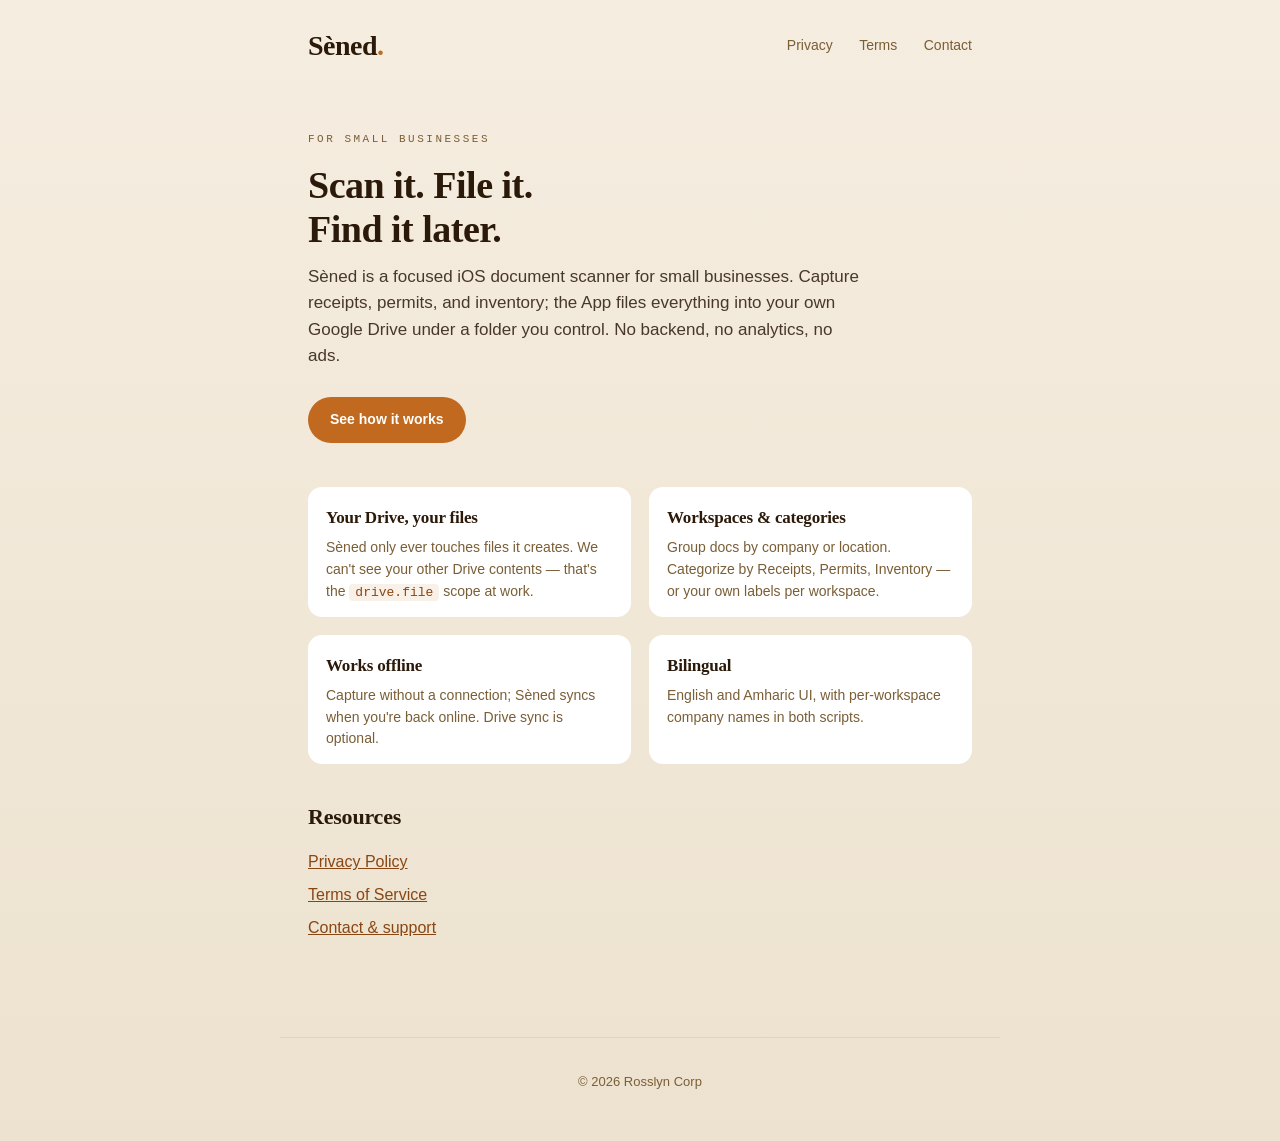
==== index.html @ c5b4a562 "Initial site for sened.rosslyncorp.com" ====
<!DOCTYPE html>
<html lang="en">
<head>
  <meta charset="utf-8">
  <meta name="viewport" content="width=device-width, initial-scale=1">
  <title>Sèned — Document scanner for small businesses</title>
  <meta name="description" content="A focused document scanner that keeps your receipts, permits, and inventory organized in your own Google Drive.">
  <link rel="stylesheet" href="style.css">
</head>
<body class="landing">
  <header>
    <a href="/" class="brand">Sèned<span class="dot">.</span></a>
    <nav>
      <a href="/privacy.html">Privacy</a>
      <a href="/terms.html">Terms</a>
      <a href="mailto:support@rosslyncorp.com">Contact</a>
    </nav>
  </header>

  <main>
    <section class="hero">
      <p class="kicker">FOR SMALL BUSINESSES</p>
      <h1>Scan it. File it.<br>Find it later.</h1>
      <p class="lede">
        Sèned is a focused iOS document scanner for small businesses.
        Capture receipts, permits, and inventory; the App files
        everything into your own Google Drive under a folder you
        control. No backend, no analytics, no ads.
      </p>
      <a class="cta" href="#features">See how it works</a>
    </section>

    <section id="features" class="features">
      <div class="feature">
        <h2>Your Drive, your files</h2>
        <p>
          Sèned only ever touches files it creates. We can't see your
          other Drive contents — that's the
          <code>drive.file</code> scope at work.
        </p>
      </div>
      <div class="feature">
        <h2>Workspaces &amp; categories</h2>
        <p>
          Group docs by company or location. Categorize by Receipts,
          Permits, Inventory — or your own labels per workspace.
        </p>
      </div>
      <div class="feature">
        <h2>Works offline</h2>
        <p>
          Capture without a connection; Sèned syncs when you're back
          online. Drive sync is optional.
        </p>
      </div>
      <div class="feature">
        <h2>Bilingual</h2>
        <p>
          English and Amharic UI, with per-workspace company names in
          both scripts.
        </p>
      </div>
    </section>

    <section class="resources">
      <h2>Resources</h2>
      <ul>
        <li><a href="/privacy.html">Privacy Policy</a></li>
        <li><a href="/terms.html">Terms of Service</a></li>
        <li><a href="mailto:support@rosslyncorp.com">Contact &amp; support</a></li>
      </ul>
    </section>
  </main>

  <footer>
    <p>© <span id="year">2026</span> Rosslyn Corp</p>
  </footer>
  <script>document.getElementById('year').textContent = new Date().getFullYear();</script>
</body>
</html>
---- style.css ----
:root {
  --bg-top: #f5ede0;
  --bg-bottom: #ede2cf;
  --ink: #2b1a0a;
  --muted: #7a5e36;
  --accent: #c0691f;
  --accent-deep: #8a4612;
  --card: #ffffff;
  --hairline: rgba(43, 26, 10, 0.08);
  --max: 720px;
}

* { box-sizing: border-box; }

html, body {
  margin: 0;
  padding: 0;
  background: linear-gradient(180deg, var(--bg-top), var(--bg-bottom));
  color: var(--ink);
  font-family: -apple-system, BlinkMacSystemFont, "Segoe UI", Roboto,
               "Helvetica Neue", Arial, sans-serif;
  font-size: 16px;
  line-height: 1.55;
  min-height: 100vh;
}

a { color: var(--accent-deep); text-decoration: underline; }
a:hover { color: var(--accent); }

header {
  display: flex;
  align-items: center;
  justify-content: space-between;
  padding: 24px 28px;
  max-width: var(--max);
  margin: 0 auto;
}

.brand {
  font-family: Georgia, "Times New Roman", serif;
  font-size: 28px;
  font-weight: 700;
  letter-spacing: -0.5px;
  color: var(--ink);
  text-decoration: none;
}
.brand .dot { color: var(--accent); }

header nav a {
  margin-left: 22px;
  font-size: 14px;
  color: var(--muted);
  text-decoration: none;
}
header nav a:hover { color: var(--ink); }

main {
  max-width: var(--max);
  margin: 0 auto;
  padding: 16px 28px 80px;
}

h1 {
  font-family: Georgia, "Times New Roman", serif;
  font-size: 38px;
  line-height: 1.15;
  letter-spacing: -0.5px;
  margin: 16px 0 12px;
}

h2 {
  font-family: Georgia, "Times New Roman", serif;
  font-size: 22px;
  margin-top: 36px;
  margin-bottom: 12px;
  letter-spacing: -0.2px;
}

h3 {
  font-family: Georgia, "Times New Roman", serif;
  font-size: 17px;
  margin-top: 22px;
  margin-bottom: 8px;
}

p { margin: 10px 0; }

p.meta {
  color: var(--muted);
  font-size: 13px;
  margin-bottom: 26px;
  padding-bottom: 16px;
  border-bottom: 1px solid var(--hairline);
}

ul { padding-left: 20px; }
li { margin: 6px 0; }

code {
  background: rgba(192, 105, 31, 0.10);
  color: var(--accent-deep);
  padding: 1px 6px;
  border-radius: 4px;
  font-size: 13px;
  font-family: "SF Mono", Menlo, Consolas, monospace;
}

table {
  width: 100%;
  border-collapse: collapse;
  margin: 16px 0;
  font-size: 14px;
}
th, td {
  text-align: left;
  padding: 10px 12px;
  border-bottom: 1px solid var(--hairline);
}
th {
  font-family: "SF Mono", Menlo, Consolas, monospace;
  font-size: 11px;
  letter-spacing: 1.5px;
  color: var(--muted);
  text-transform: uppercase;
}

footer {
  max-width: var(--max);
  margin: 0 auto;
  padding: 24px 28px 40px;
  color: var(--muted);
  font-size: 13px;
  text-align: center;
  border-top: 1px solid var(--hairline);
}

/* Landing */
.landing .hero { padding-top: 24px; }
.kicker {
  font-family: "SF Mono", Menlo, Consolas, monospace;
  letter-spacing: 2.5px;
  font-size: 11px;
  color: var(--muted);
  margin: 0 0 6px;
}
.landing .lede {
  font-size: 17px;
  color: var(--ink);
  opacity: 0.85;
  max-width: 560px;
}
.cta {
  display: inline-block;
  margin-top: 18px;
  padding: 12px 22px;
  background: var(--accent);
  color: #fff;
  border-radius: 999px;
  text-decoration: none;
  font-weight: 600;
  font-size: 14px;
}
.cta:hover { background: var(--accent-deep); color: #fff; }

.features {
  display: grid;
  grid-template-columns: 1fr 1fr;
  gap: 18px;
  margin-top: 44px;
}
@media (max-width: 600px) {
  .features { grid-template-columns: 1fr; }
  h1 { font-size: 32px; }
}
.feature {
  background: var(--card);
  border-radius: 14px;
  padding: 18px 18px 14px;
}
.feature h2 { margin: 0 0 6px; font-size: 17px; }
.feature p { margin: 0; font-size: 14px; color: var(--muted); }

.resources ul {
  list-style: none;
  padding: 0;
}
.resources li { margin: 8px 0; }
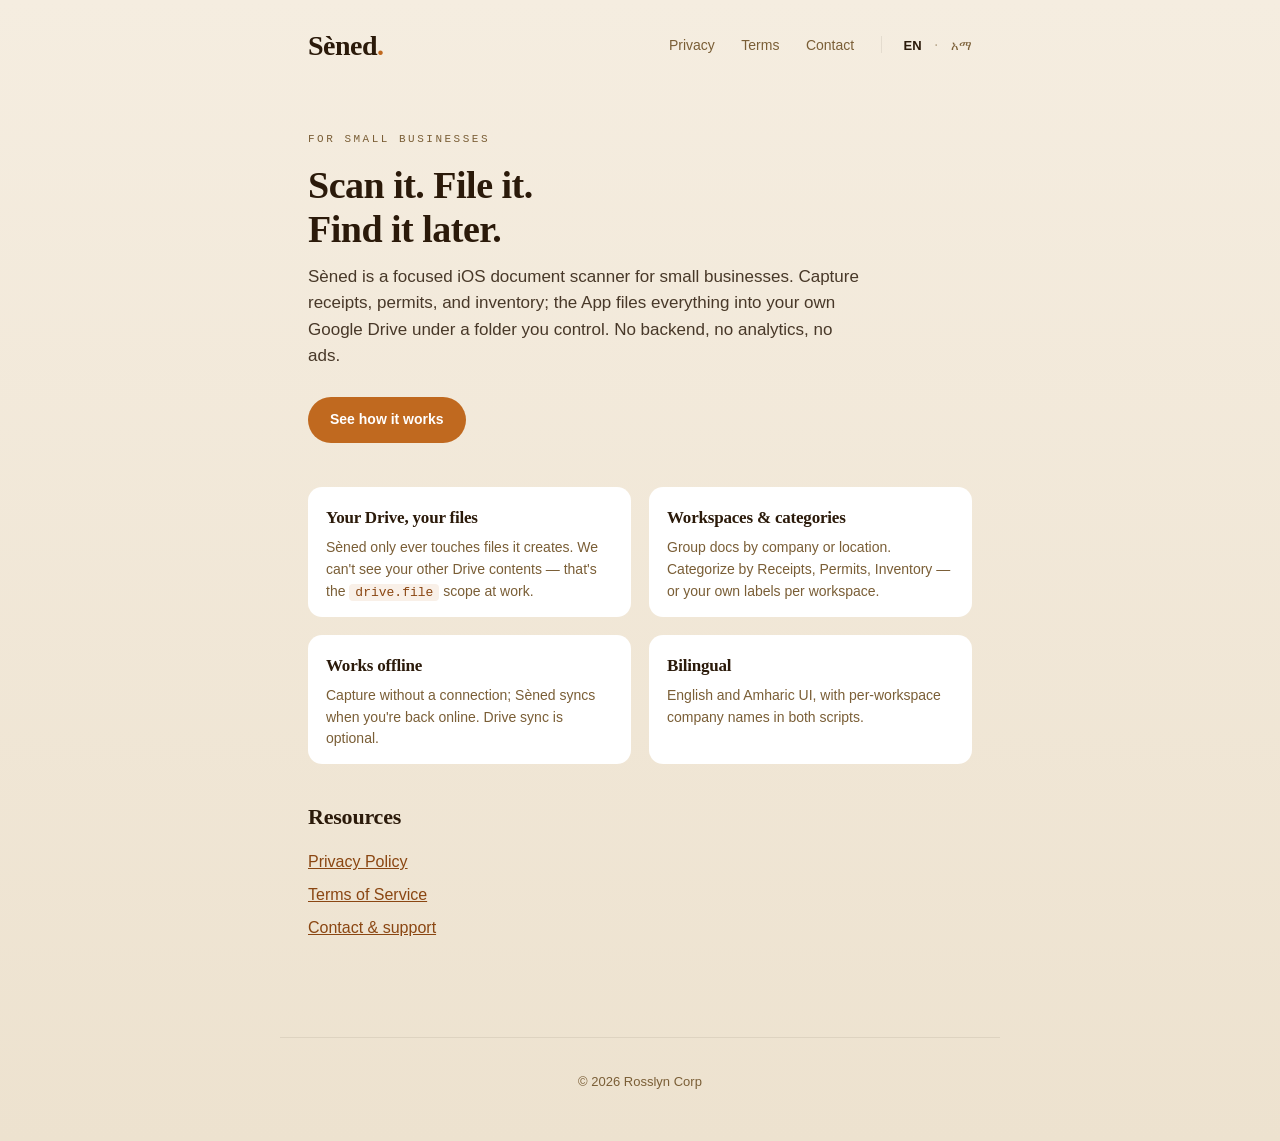
==== commit 79c7abf7: "Add Amharic versions (/am/) and language toggle - Mirror EN pages at /am/index.html, /am/privacy.htm" ====
--- a/index.html
+++ b/index.html
@@ -14,6 +14,11 @@
       <a href="/privacy.html">Privacy</a>
       <a href="/terms.html">Terms</a>
       <a href="mailto:support@rosslyncorp.com">Contact</a>
+      <span class="lang">
+        <a href="/" class="lang-active">EN</a>
+        <span class="lang-sep">·</span>
+        <a href="/am/">አማ</a>
+      </span>
     </nav>
   </header>
 
--- a/style.css
+++ b/style.css
@@ -18,10 +18,24 @@
   background: linear-gradient(180deg, var(--bg-top), var(--bg-bottom));
   color: var(--ink);
   font-family: -apple-system, BlinkMacSystemFont, "Segoe UI", Roboto,
-               "Helvetica Neue", Arial, sans-serif;
+               "Helvetica Neue", "Noto Sans Ethiopic", Arial, sans-serif;
   font-size: 16px;
   line-height: 1.55;
   min-height: 100vh;
+}
+
+/* Ethiopic web font for cross-platform Amharic rendering. */
+@import url('https://fonts.googleapis.com/css2?family=Noto+Sans+Ethiopic:wght@400;700&family=Noto+Serif+Ethiopic:wght@700&display=swap');
+
+html[lang="am"] body {
+  font-family: "Noto Sans Ethiopic", -apple-system, BlinkMacSystemFont,
+               "Segoe UI", Roboto, "Helvetica Neue", Arial, sans-serif;
+}
+html[lang="am"] h1,
+html[lang="am"] h2,
+html[lang="am"] h3,
+html[lang="am"] .brand {
+  font-family: "Noto Serif Ethiopic", Georgia, "Times New Roman", serif;
 }
 
 a { color: var(--accent-deep); text-decoration: underline; }
@@ -53,6 +67,21 @@
   text-decoration: none;
 }
 header nav a:hover { color: var(--ink); }
+
+.lang {
+  margin-left: 22px;
+  padding-left: 22px;
+  border-left: 1px solid var(--hairline);
+}
+.lang a {
+  margin-left: 0;
+  font-size: 13px;
+  font-family: -apple-system, BlinkMacSystemFont, "Segoe UI",
+               Roboto, "Noto Sans Ethiopic", sans-serif;
+}
+.lang a + a { margin-left: 0; }
+.lang a.lang-active { color: var(--ink); font-weight: 600; }
+.lang-sep { margin: 0 8px; color: var(--muted); opacity: 0.45; }
 
 main {
   max-width: var(--max);
